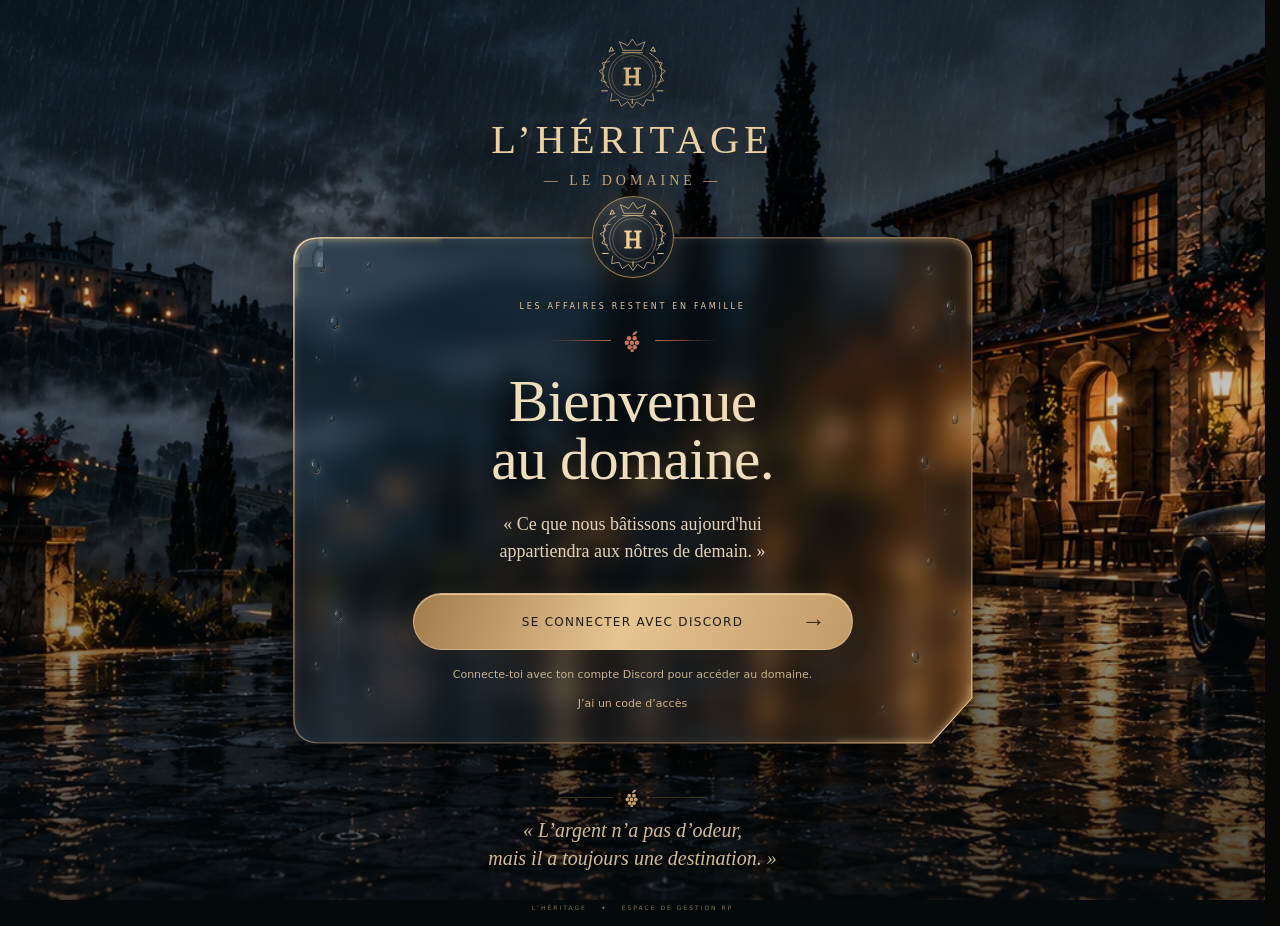
==== index.html @ af9db921 "1" ====
<!doctype html>
<html lang="fr">
<head>
<meta charset="utf-8">
<base href="./static/">
<meta name="heritage-hosting" content="github-pages"><meta name="viewport" content="width=device-width,initial-scale=1"><meta name="referrer" content="no-referrer">
<meta http-equiv="Content-Security-Policy" content="default-src 'self'; script-src 'self'; style-src 'self' 'unsafe-inline' https://fonts.googleapis.com; font-src 'self' https://fonts.gstatic.com data:; img-src 'self' data: blob: https://cdn.discordapp.com https://media.discordapp.net; media-src 'self' blob:; connect-src 'self' https://unabashed-tackle-claw.ngrok-free.dev; base-uri 'self'; form-action 'self'">
<style>[hidden]{display:none!important}body{margin:0;background:#12110f;color:#ede7db}#initial-loading{min-height:100vh;display:grid;place-content:center;text-align:center}#site-error{position:fixed;inset:auto 1rem 1rem;z-index:10000;max-width:36rem;margin:auto;padding:1.25rem;background:#24201b;color:#ede7db;border:1px solid #aa9261;border-radius:.75rem}#site-error button{cursor:pointer}</style>
<script src="startup.js?v=2"></script>
<script src="light-mode.js?v=1"></script>
<script src="connection.js?v=login-2" defer></script>
<script src="catalog.js?v=1" defer></script>
<script src="local-business.js?v=tombola-week-1" defer></script>
<script src="demo.js?v=access-delete-1" defer></script>
<script src="access-council.js?v=nav-order-1" defer></script>
<script src="vehicle-picker.js?v=tombola-week-1" defer></script>
<meta name="theme-color" content="#12110f"><meta name="description" content="L’Héritage — Espace privé de gestion du domaine RP.">
<title>L’Héritage — Le domaine</title>
<link rel="icon" type="image/svg+xml" href="assets/favicon.svg">
<link rel="preconnect" href="https://fonts.googleapis.com">
<link rel="preconnect" href="https://fonts.gstatic.com" crossorigin>
<link rel="stylesheet" href="https://fonts.googleapis.com/css2?family=Cormorant+Garamond:wght@400;500;600;700&amp;family=DM+Sans:wght@400;450;500;600;700&amp;display=swap">
<link rel="stylesheet" href="styles.css?v=fonts-2"><link rel="stylesheet" href="theme-estate.css"><link rel="stylesheet" href="theme-midnight.css"><link rel="stylesheet" href="theme-finish.css?v=smoke-off-1"><link rel="stylesheet" href="theme-entry-glass.css?v=login-4"><script src="rules.js?v=site-only-2" defer></script><script src="feedback.js?v=permanent-journal-1" defer></script><script src="app.js?v=machine-month-1" defer></script><script src="journal.js?v=tombola-week-1" defer></script><script src="logs.js?v=1" defer></script><script src="access-accounts.js?v=delete-1" defer></script><script src="secure.js?v=nav-order-1" defer></script><link rel="stylesheet" href="secure.css?v=nav-order-1"><link rel="stylesheet" href="theme-nuance.css?v=rendu-leger-test-1">
<link rel="stylesheet" href="tombola.css?v=tombola-week-1">
<link rel="stylesheet" href="access-panels.css?v=role-editor-5">
<link rel="stylesheet" href="statistics.css?v=rankings-1">
<link rel="stylesheet" href="theme-refinement.css?v=5">
<link rel="stylesheet" href="theme-eclipse.css?v=9">
<link rel="stylesheet" href="theme-heritage-reference.css?v=33">
<link rel="stylesheet" href="heritage-glass-hover.css?v=hover-stable-1">
<link rel="stylesheet" href="heritage-site-glass.css?v=hover-stable-1">
<link rel="stylesheet" href="heritage-button-motion.css?v=1">
<link rel="stylesheet" href="light-mode.css?v=2">
<script src="gsap.min.js?v=1" defer></script>
<script src="heritage-motion.js?v=light-mode-1" defer></script>
<script src="heritage-glass-hover.js?v=5" defer></script>
<script src="sidebar-motion.js?v=1" defer></script>
<script src="heritage-button-motion.js?v=2" defer></script>
</head>
<body aria-busy="true">
<div id="initial-loading" class="initial-loading" role="status" aria-live="polite"><span class="loading-brand">L’HÉRITAGE</span><span class="loading-spinner" aria-hidden="true"></span><p>Ouverture du domaine…</p><noscript>Active JavaScript pour ouvrir le site.</noscript></div>
<section id="site-error" class="site-error" role="alert" aria-live="assertive" aria-atomic="true" hidden><button class="site-error-close" type="button" data-error-dismiss aria-label="Fermer le message">×</button><h2>Un problème est survenu</h2><p>Le site n’a pas pu terminer cette demande.</p><button class="button glass" type="button" data-error-retry>Réessayer</button></section>
<section id="entry-screen" class="entry-screen" aria-labelledby="entry-title" hidden>
<svg class="entry-clip-defs" width="0" height="0" aria-hidden="true" focusable="false"><defs><clipPath id="entry-glass-clip" clipPathUnits="objectBoundingBox"><path d="M.04 0H.96Q1 0 1 .05V.91L.94 1H.04Q0 1 0 .95V.05Q0 0 .04 0Z"/></clipPath></defs></svg>
<div class="entry-content">
  <header class="entry-brand"><span class="crest estate-crest" aria-hidden="true"><svg viewBox="0 0 120 120"><g fill="none" stroke="currentColor"><circle cx="60" cy="63" r="37" stroke-width=".7"/><circle cx="60" cy="63" r="32" stroke-width=".5"/><path d="M45 22 40 9 53 15 60 5 67 15 80 9 75 22ZM44 26h32M23 81C7 64 12 37 33 27M97 81c16-17 11-44-10-54M20 73l-9-3 5-8-8-7 9-5-4-8 11-2M100 73l9-3-5-8 8-7-9-5 4-8-11-2M28 90l-2 12 12-2 5 10 10-7 7 10 7-10 10 7 5-10 12 2-2-12" stroke-width="1.1"/><path d="m24 24 3-7 4 6-7 1m72 0-3-7-4 6 7 1M60 99v7M12 86h9m78 0h9"/></g><text x="60" y="77" text-anchor="middle" fill="currentColor" font-family="Georgia,serif" font-size="39">H</text></svg></span><h1 id="entry-title">L’HÉRITAGE</h1><p class="entry-vineyard">— LE DOMAINE —</p></header>
  <div class="entry-panel-shell">
  <div class="entry-panel">
    <img class="entry-glass-details" src="assets/entry-glass.svg" alt="" aria-hidden="true">
    <p class="eyebrow">LES AFFAIRES RESTENT EN FAMILLE</p>
    <div class="entry-divider" aria-hidden="true"><span></span><svg viewBox="0 0 32 38" aria-hidden="true"><g fill="currentColor" stroke="none"><path d="M15 9q0-7 9-8q-1 7-9 8"/><circle cx="9" cy="14" r="4"/><circle cx="19" cy="14" r="4"/><circle cx="5" cy="22" r="4"/><circle cx="14" cy="22" r="4"/><circle cx="23" cy="22" r="4"/><circle cx="10" cy="30" r="4"/><circle cx="19" cy="30" r="4"/><circle cx="14.5" cy="36" r="3"/></g></svg><span></span></div>
    <h2 class="entry-welcome">Bienvenue<br>au domaine.</h2>
    <p class="entry-intro">« Ce que nous bâtissons aujourd'hui appartiendra aux nôtres de demain. »</p>
    <button class="button primary" id="enter-demo"><span class="entry-button-label">SE CONNECTER AVEC DISCORD</span><span class="entry-button-arrow" aria-hidden="true">→</span></button>
    <p class="entry-demo-note">Prévisualisation indépendante · connexion Discord</p>
    <details class="access-code-entry"><summary>J’ai un pseudo et un code d’accès</summary><form id="access-code-login-form"><label class="field">Pseudo de connexion<input name="loginName" required minlength="3" maxlength="40" autocomplete="username" autocapitalize="none" spellcheck="false"></label><label class="field">Code d’accès<input name="accessCode" type="password" required maxlength="128" autocomplete="current-password" autocapitalize="none" spellcheck="false"></label><p id="access-code-login-status" role="alert" hidden></p><button class="button primary" type="submit">Se connecter →</button></form></details>
  </div>
    <span class="entry-medallion" aria-hidden="true"><svg viewBox="0 0 120 120"><g fill="none" stroke="currentColor"><circle cx="60" cy="63" r="37" stroke-width=".7"/><circle cx="60" cy="63" r="32" stroke-width=".5"/><path d="M45 22 40 9 53 15 60 5 67 15 80 9 75 22ZM44 26h32M23 81C7 64 12 37 33 27M97 81c16-17 11-44-10-54M20 73l-9-3 5-8-8-7 9-5-4-8 11-2M100 73l9-3-5-8 8-7-9-5 4-8-11-2M28 90l-2 12 12-2 5 10 10-7 7 10 7-10 10 7 5-10 12 2-2-12" stroke-width="1.1"/><path d="m24 24 3-7 4 6-7 1m72 0-3-7-4 6 7 1M60 99v7M12 86h9m78 0h9"/></g><text x="60" y="77" text-anchor="middle" fill="currentColor" font-family="Georgia,serif" font-size="39">H</text></svg></span>
  </div>
  <div class="entry-signature"><span aria-hidden="true"><svg viewBox="0 0 32 38" aria-hidden="true"><g fill="currentColor" stroke="none"><path d="M15 9q0-7 9-8q-1 7-9 8"/><circle cx="9" cy="14" r="4"/><circle cx="19" cy="14" r="4"/><circle cx="5" cy="22" r="4"/><circle cx="14" cy="22" r="4"/><circle cx="23" cy="22" r="4"/><circle cx="10" cy="30" r="4"/><circle cx="19" cy="30" r="4"/><circle cx="14.5" cy="36" r="3"/></g></svg></span><blockquote>« L’argent n’a pas d’odeur,<br>mais il a toujours une destination. »</blockquote></div>
</div>
<p class="entry-footer">L’HÉRITAGE <span>✦</span> ESPACE DE GESTION RP</p>
</section>

<aside class="sidebar" id="sidebar" hidden>
<a class="brand midnight-brand" href="#overview" aria-label="L’Héritage, accueil"><span class="midnight-monogram" aria-hidden="true">H</span><strong>L’HÉRITAGE</strong><small>APRÈS MINUIT</small></a>
<nav aria-label="Navigation principale" id="navigation"></nav>
</aside>
<div class="scrim" id="scrim"></div>
<main hidden>
<header class="topbar"><button class="icon-button mobile-menu" id="menu-toggle" aria-label="Ouvrir le menu" aria-expanded="false">☰</button><div class="breadcrumb"><span id="home-icon"></span> Le domaine <span class="slash">/</span> <strong id="breadcrumb">Vue d’ensemble</strong></div><div class="account-controls"><div class="account-upper"><div class="global-search"><label><span aria-hidden="true">⌕</span><input id="global-search" type="search" placeholder="Rechercher…" aria-label="Rechercher sur le site" autocomplete="off"></label><div id="search-results" class="account-popover" hidden></div></div><div class="notification-wrap"><button id="notifications-toggle" class="account-icon" aria-label="Notifications" aria-expanded="false">♧<span id="notification-count"></span></button><section id="notifications-panel" class="account-popover" aria-label="Notifications de démonstration" hidden></section></div><div class="account-wrap"><button id="profile-toggle" class="profile-toggle" aria-expanded="false" aria-controls="profile-menu"><span id="profile-avatar" class="avatar">TK</span><span><strong id="profile-name"></strong><small id="profile-role"></small></span><span class="profile-chevron">⌄</span></button><div id="profile-menu" class="account-popover" hidden><button id="edit-profile">Mon Registre</button><button id="logout">Se déconnecter</button><a href="#welcome">Revenir à l’accueil</a><p>Profil personnel · identité Discord vérifiée</p></div></div></div><div class="account-lower"><time id="estate-date" class="estate-date"></time><time id="estate-clock"></time><button id="profile-settings" class="account-icon" aria-label="Paramètres du profil">⚙</button></div></div></header>
<section class="hero"><div class="hero-copy"><p class="eyebrow">DOMAINE<br>ALLIANCES<br>RÉCUPÉRATION<br>INFLUENCE</p><h1 id="page-title">Les affaires<br>de la famille<span>.</span></h1><p class="hero-subtitle" id="page-subtitle">Tradition en surface. Opportunités en profondeur.</p><div class="hero-actions"><button class="button primary" data-action="add-sale"><span>＋</span> Ajouter du sale <span>↗</span></button><button class="button glass" data-action="add-machine"><span>⚙</span> Lancer un lot <span>↗</span></button></div></div><span class="hero-caption">03 — Après minuit <span>—</span></span></section>
<div id="page-announcement" class="visually-hidden" role="status" aria-live="polite" aria-atomic="true"></div>
<section id="content" class="content"></section>
<footer><span>L’HÉRITAGE <i>✦</i> LES AFFAIRES RESTENT EN FAMILLE.</span><span>Données de test · serveur indépendant <button id="reset-demo">Réinitialiser</button></span></footer>
</main>
<dialog id="sales-reset-dialog" aria-labelledby="sales-reset-title"><div class="dialog-heading"><div><p class="eyebrow">GESTION DU SALE</p><h2 id="sales-reset-title">Clôturer la semaine ?</h2></div></div><p class="form-note">Les dossiers de « En cours » seront archivés, puis cette vue sera vide. Les anciens dossiers et leurs progressions restent conservés.</p><div class="sales-reset-actions"><button class="button glass" type="button" id="cancel-sales-reset">Annuler</button><button class="button primary" type="button" data-action="confirm-sales-reset">Confirmer le reset</button></div></dialog>
<dialog id="form-dialog" aria-labelledby="dialog-title"><form id="entry-form"><div class="dialog-heading"><div><p class="eyebrow">LE DOMAINE · NOUVELLE OPÉRATION</p><h2 id="dialog-title"></h2></div><button type="button" class="icon-button" id="close-dialog" aria-label="Fermer">×</button></div><div id="form-fields"></div><p class="form-note">Les opérations connectées attendent la confirmation du bot Discord.</p><button class="button primary submit" type="submit">Enregistrer <span>↗</span></button></form></dialog>
<dialog id="profile-dialog"><form id="profile-form"><div class="dialog-heading"><div><p class="eyebrow">VOTRE PLACE DANS LA FAMILLE</p><h2>Mon profil.</h2></div><button class="icon-button" id="close-profile" type="button" aria-label="Fermer">×</button></div><div id="profile-preview" class="avatar profile-preview">TK</div><label class="field">Photo de profil<input id="profile-photo" type="file" accept="image/jpeg,image/png,image/webp"></label><p class="form-note">JPG, PNG ou WebP · maximum 10 Mo · stockée sur cet appareil.</p><button type="button" id="remove-photo" class="text-link">Retirer la photo</button><label class="field">Nom affiché<input id="profile-display-name" name="displayName" required maxlength="60"></label><label class="field">Titre affiché<input id="profile-display-role" name="displayRole" required maxlength="60"></label><p class="form-note">Ce titre personnalise l’affichage et ne donne aucune permission Discord.</p><button type="submit" class="button primary submit">Enregistrer mon profil ↗</button></form></dialog>
<div id="toast" role="status"></div>
</body></html>
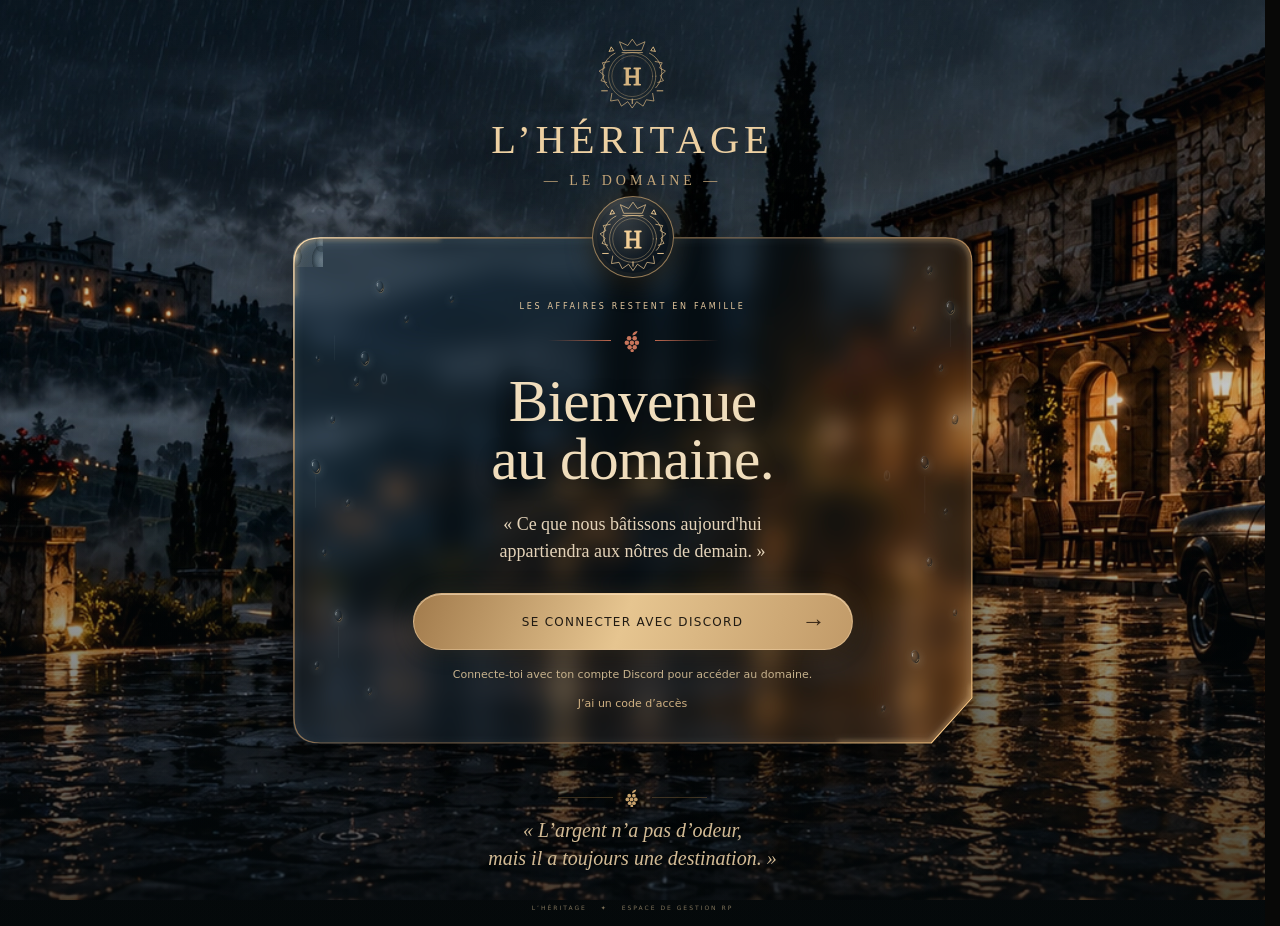
==== commit 0cd4017c: "1" ====
--- a/index.html
+++ b/index.html
@@ -20,20 +20,20 @@
 <link rel="preconnect" href="https://fonts.googleapis.com">
 <link rel="preconnect" href="https://fonts.gstatic.com" crossorigin>
 <link rel="stylesheet" href="https://fonts.googleapis.com/css2?family=Cormorant+Garamond:wght@400;500;600;700&amp;family=DM+Sans:wght@400;450;500;600;700&amp;display=swap">
-<link rel="stylesheet" href="styles.css?v=fonts-2"><link rel="stylesheet" href="theme-estate.css"><link rel="stylesheet" href="theme-midnight.css"><link rel="stylesheet" href="theme-finish.css?v=smoke-off-1"><link rel="stylesheet" href="theme-entry-glass.css?v=login-4"><script src="rules.js?v=site-only-2" defer></script><script src="feedback.js?v=permanent-journal-1" defer></script><script src="app.js?v=machine-month-1" defer></script><script src="journal.js?v=tombola-week-1" defer></script><script src="logs.js?v=1" defer></script><script src="access-accounts.js?v=delete-1" defer></script><script src="secure.js?v=nav-order-1" defer></script><link rel="stylesheet" href="secure.css?v=nav-order-1"><link rel="stylesheet" href="theme-nuance.css?v=rendu-leger-test-1">
+<link rel="stylesheet" href="styles.css?v=fonts-2"><link rel="stylesheet" href="theme-estate.css"><link rel="stylesheet" href="theme-midnight.css"><link rel="stylesheet" href="theme-finish.css?v=smoke-off-1"><link rel="stylesheet" href="theme-entry-glass.css?v=entry-motion-1"><script src="rules.js?v=site-only-2" defer></script><script src="feedback.js?v=permanent-journal-1" defer></script><script src="app.js?v=machine-month-1" defer></script><script src="journal.js?v=tombola-week-1" defer></script><script src="logs.js?v=1" defer></script><script src="access-accounts.js?v=delete-1" defer></script><script src="secure.js?v=nav-order-1" defer></script><link rel="stylesheet" href="secure.css?v=nav-order-1"><link rel="stylesheet" href="theme-nuance.css?v=rendu-leger-test-1">
 <link rel="stylesheet" href="tombola.css?v=tombola-week-1">
 <link rel="stylesheet" href="access-panels.css?v=role-editor-5">
 <link rel="stylesheet" href="statistics.css?v=rankings-1">
 <link rel="stylesheet" href="theme-refinement.css?v=5">
 <link rel="stylesheet" href="theme-eclipse.css?v=9">
 <link rel="stylesheet" href="theme-heritage-reference.css?v=33">
-<link rel="stylesheet" href="heritage-glass-hover.css?v=hover-stable-1">
+<link rel="stylesheet" href="heritage-glass-hover.css?v=entry-hover-1">
 <link rel="stylesheet" href="heritage-site-glass.css?v=hover-stable-1">
 <link rel="stylesheet" href="heritage-button-motion.css?v=1">
 <link rel="stylesheet" href="light-mode.css?v=2">
 <script src="gsap.min.js?v=1" defer></script>
-<script src="heritage-motion.js?v=light-mode-1" defer></script>
-<script src="heritage-glass-hover.js?v=5" defer></script>
+<script src="heritage-motion.js?v=entry-motion-1" defer></script>
+<script src="heritage-glass-hover.js?v=entry-hover-1" defer></script>
 <script src="sidebar-motion.js?v=1" defer></script>
 <script src="heritage-button-motion.js?v=2" defer></script>
 </head>
@@ -46,7 +46,7 @@
   <header class="entry-brand"><span class="crest estate-crest" aria-hidden="true"><svg viewBox="0 0 120 120"><g fill="none" stroke="currentColor"><circle cx="60" cy="63" r="37" stroke-width=".7"/><circle cx="60" cy="63" r="32" stroke-width=".5"/><path d="M45 22 40 9 53 15 60 5 67 15 80 9 75 22ZM44 26h32M23 81C7 64 12 37 33 27M97 81c16-17 11-44-10-54M20 73l-9-3 5-8-8-7 9-5-4-8 11-2M100 73l9-3-5-8 8-7-9-5 4-8-11-2M28 90l-2 12 12-2 5 10 10-7 7 10 7-10 10 7 5-10 12 2-2-12" stroke-width="1.1"/><path d="m24 24 3-7 4 6-7 1m72 0-3-7-4 6 7 1M60 99v7M12 86h9m78 0h9"/></g><text x="60" y="77" text-anchor="middle" fill="currentColor" font-family="Georgia,serif" font-size="39">H</text></svg></span><h1 id="entry-title">L’HÉRITAGE</h1><p class="entry-vineyard">— LE DOMAINE —</p></header>
   <div class="entry-panel-shell">
   <div class="entry-panel">
-    <img class="entry-glass-details" src="assets/entry-glass.svg" alt="" aria-hidden="true">
+    <img class="entry-glass-details" src="assets/entry-glass.svg?v=corner-2" alt="" aria-hidden="true">
     <p class="eyebrow">LES AFFAIRES RESTENT EN FAMILLE</p>
     <div class="entry-divider" aria-hidden="true"><span></span><svg viewBox="0 0 32 38" aria-hidden="true"><g fill="currentColor" stroke="none"><path d="M15 9q0-7 9-8q-1 7-9 8"/><circle cx="9" cy="14" r="4"/><circle cx="19" cy="14" r="4"/><circle cx="5" cy="22" r="4"/><circle cx="14" cy="22" r="4"/><circle cx="23" cy="22" r="4"/><circle cx="10" cy="30" r="4"/><circle cx="19" cy="30" r="4"/><circle cx="14.5" cy="36" r="3"/></g></svg><span></span></div>
     <h2 class="entry-welcome">Bienvenue<br>au domaine.</h2>
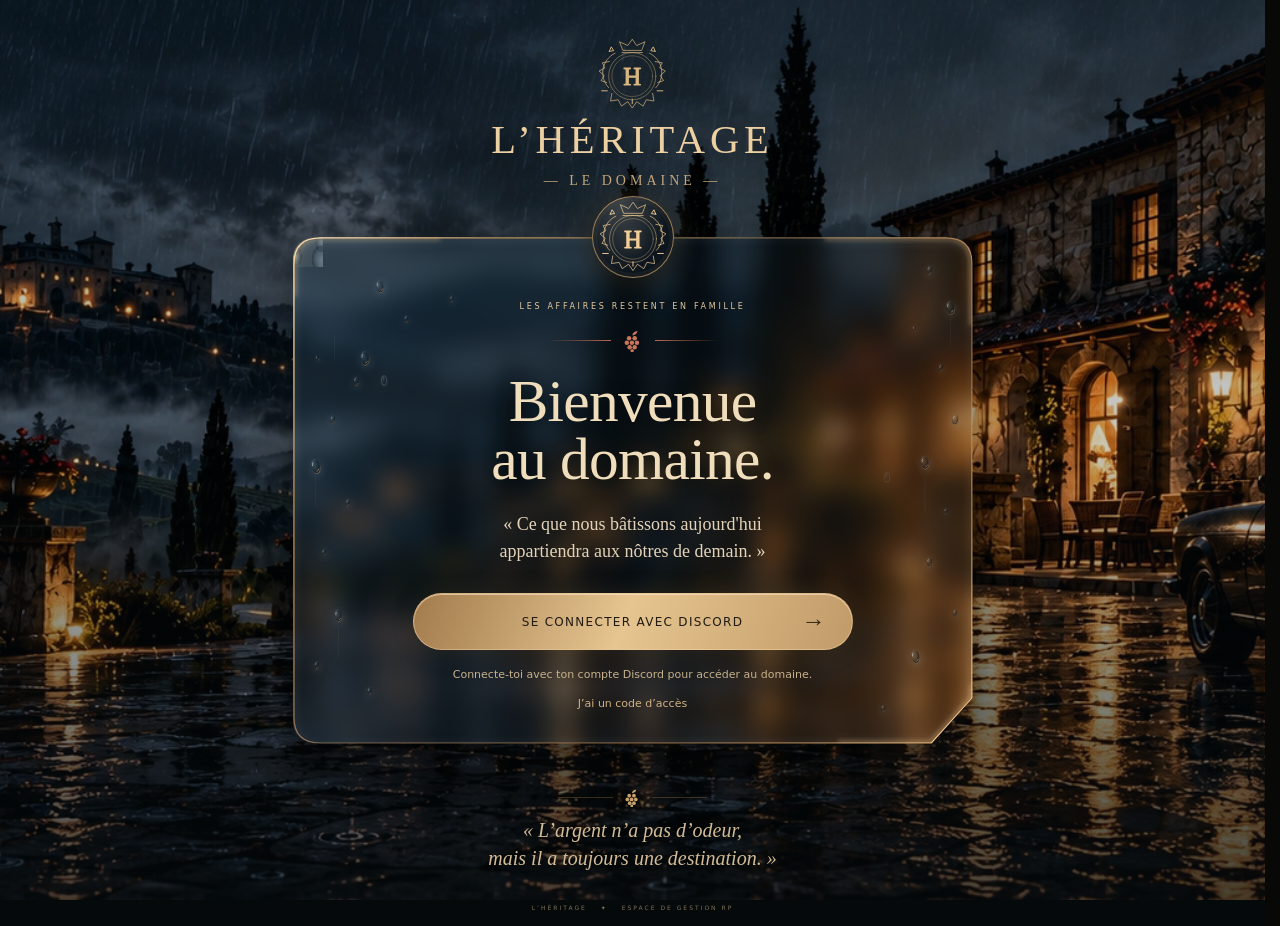
==== commit 8b75bcce: "Fix revoked account deletion and reduced-motion welcome" ====
--- a/index.html
+++ b/index.html
@@ -11,7 +11,7 @@
 <script src="connection.js?v=login-2" defer></script>
 <script src="catalog.js?v=1" defer></script>
 <script src="local-business.js?v=tombola-week-1" defer></script>
-<script src="demo.js?v=access-delete-1" defer></script>
+<script src="demo.js?v=access-delete-2" defer></script>
 <script src="access-council.js?v=nav-order-1" defer></script>
 <script src="vehicle-picker.js?v=tombola-week-1" defer></script>
 <meta name="theme-color" content="#12110f"><meta name="description" content="L’Héritage — Espace privé de gestion du domaine RP.">
@@ -20,7 +20,7 @@
 <link rel="preconnect" href="https://fonts.googleapis.com">
 <link rel="preconnect" href="https://fonts.gstatic.com" crossorigin>
 <link rel="stylesheet" href="https://fonts.googleapis.com/css2?family=Cormorant+Garamond:wght@400;500;600;700&amp;family=DM+Sans:wght@400;450;500;600;700&amp;display=swap">
-<link rel="stylesheet" href="styles.css?v=fonts-2"><link rel="stylesheet" href="theme-estate.css"><link rel="stylesheet" href="theme-midnight.css"><link rel="stylesheet" href="theme-finish.css?v=smoke-off-1"><link rel="stylesheet" href="theme-entry-glass.css?v=entry-motion-1"><script src="rules.js?v=site-only-2" defer></script><script src="feedback.js?v=permanent-journal-1" defer></script><script src="app.js?v=machine-month-1" defer></script><script src="journal.js?v=tombola-week-1" defer></script><script src="logs.js?v=1" defer></script><script src="access-accounts.js?v=delete-1" defer></script><script src="secure.js?v=nav-order-1" defer></script><link rel="stylesheet" href="secure.css?v=nav-order-1"><link rel="stylesheet" href="theme-nuance.css?v=rendu-leger-test-1">
+<link rel="stylesheet" href="styles.css?v=fonts-2"><link rel="stylesheet" href="theme-estate.css"><link rel="stylesheet" href="theme-midnight.css"><link rel="stylesheet" href="theme-finish.css?v=smoke-off-1"><link rel="stylesheet" href="theme-entry-glass.css?v=entry-motion-1"><script src="rules.js?v=site-only-2" defer></script><script src="feedback.js?v=permanent-journal-1" defer></script><script src="app.js?v=machine-month-1" defer></script><script src="journal.js?v=tombola-week-1" defer></script><script src="logs.js?v=1" defer></script><script src="access-accounts.js?v=delete-2" defer></script><script src="secure.js?v=nav-order-1" defer></script><link rel="stylesheet" href="secure.css?v=nav-order-1"><link rel="stylesheet" href="theme-nuance.css?v=rendu-leger-test-1">
 <link rel="stylesheet" href="tombola.css?v=tombola-week-1">
 <link rel="stylesheet" href="access-panels.css?v=role-editor-5">
 <link rel="stylesheet" href="statistics.css?v=rankings-1">
@@ -32,7 +32,7 @@
 <link rel="stylesheet" href="heritage-button-motion.css?v=1">
 <link rel="stylesheet" href="light-mode.css?v=2">
 <script src="gsap.min.js?v=1" defer></script>
-<script src="heritage-motion.js?v=entry-motion-1" defer></script>
+<script src="heritage-motion.js?v=entry-motion-2" defer></script>
 <script src="heritage-glass-hover.js?v=entry-hover-1" defer></script>
 <script src="sidebar-motion.js?v=1" defer></script>
 <script src="heritage-button-motion.js?v=2" defer></script>
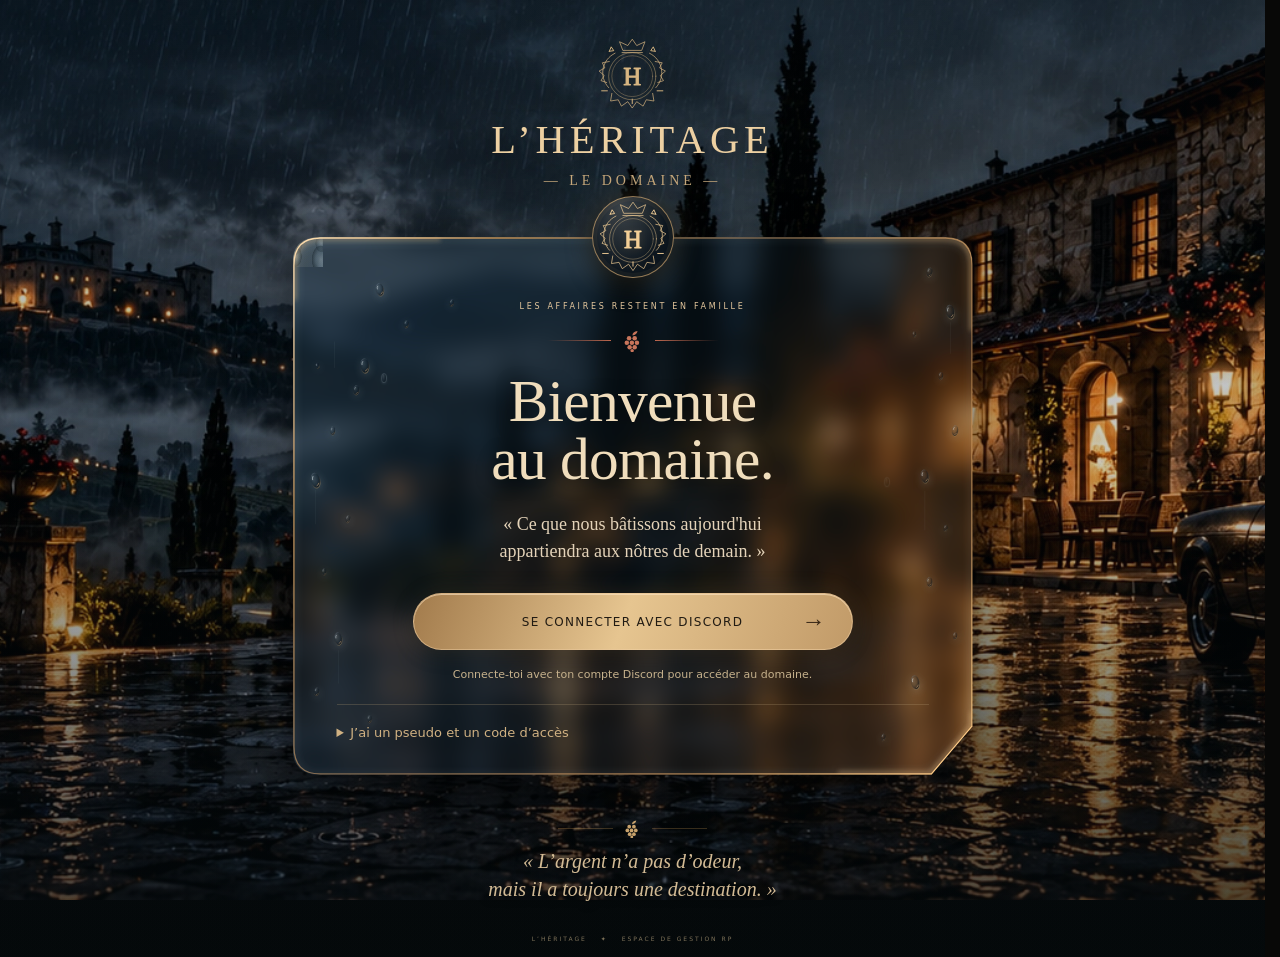
==== commit 6c7922d4: "Keep access code login on GitHub Pages" ====
--- a/index.html
+++ b/index.html
@@ -8,7 +8,7 @@
 <style>[hidden]{display:none!important}body{margin:0;background:#12110f;color:#ede7db}#initial-loading{min-height:100vh;display:grid;place-content:center;text-align:center}#site-error{position:fixed;inset:auto 1rem 1rem;z-index:10000;max-width:36rem;margin:auto;padding:1.25rem;background:#24201b;color:#ede7db;border:1px solid #aa9261;border-radius:.75rem}#site-error button{cursor:pointer}</style>
 <script src="startup.js?v=2"></script>
 <script src="light-mode.js?v=1"></script>
-<script src="connection.js?v=login-2" defer></script>
+<script src="connection.js?v=code-on-pages-1" defer></script>
 <script src="catalog.js?v=1" defer></script>
 <script src="local-business.js?v=tombola-week-1" defer></script>
 <script src="demo.js?v=access-delete-2" defer></script>
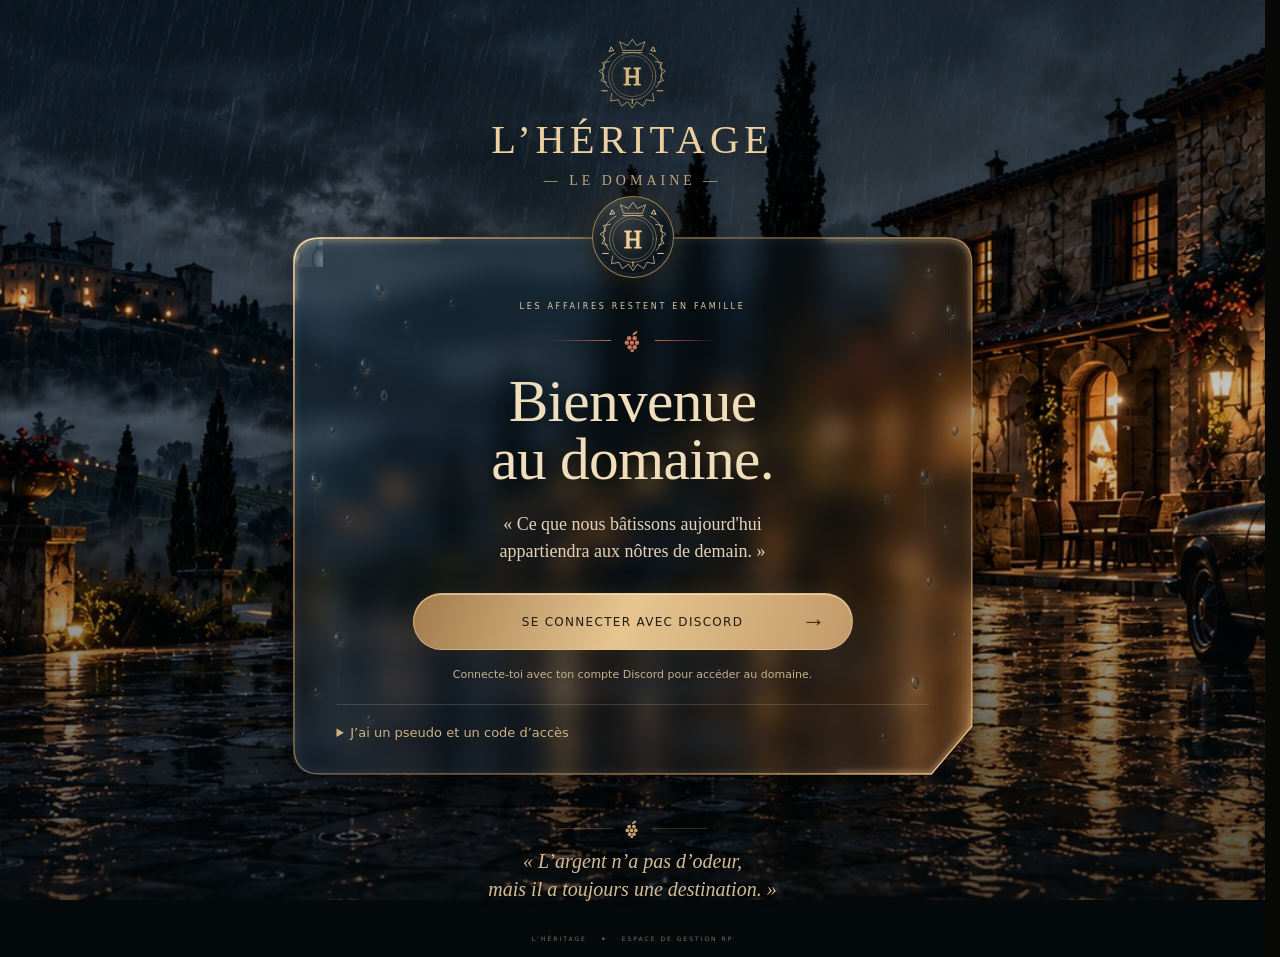
==== commit 77ea7ffe: "Restore full site animations outside light mode" ====
--- a/index.html
+++ b/index.html
@@ -32,7 +32,7 @@
 <link rel="stylesheet" href="heritage-button-motion.css?v=1">
 <link rel="stylesheet" href="light-mode.css?v=2">
 <script src="gsap.min.js?v=1" defer></script>
-<script src="heritage-motion.js?v=entry-motion-2" defer></script>
+<script src="heritage-motion.js?v=restore-motion-1" defer></script>
 <script src="heritage-glass-hover.js?v=entry-hover-1" defer></script>
 <script src="sidebar-motion.js?v=1" defer></script>
 <script src="heritage-button-motion.js?v=2" defer></script>
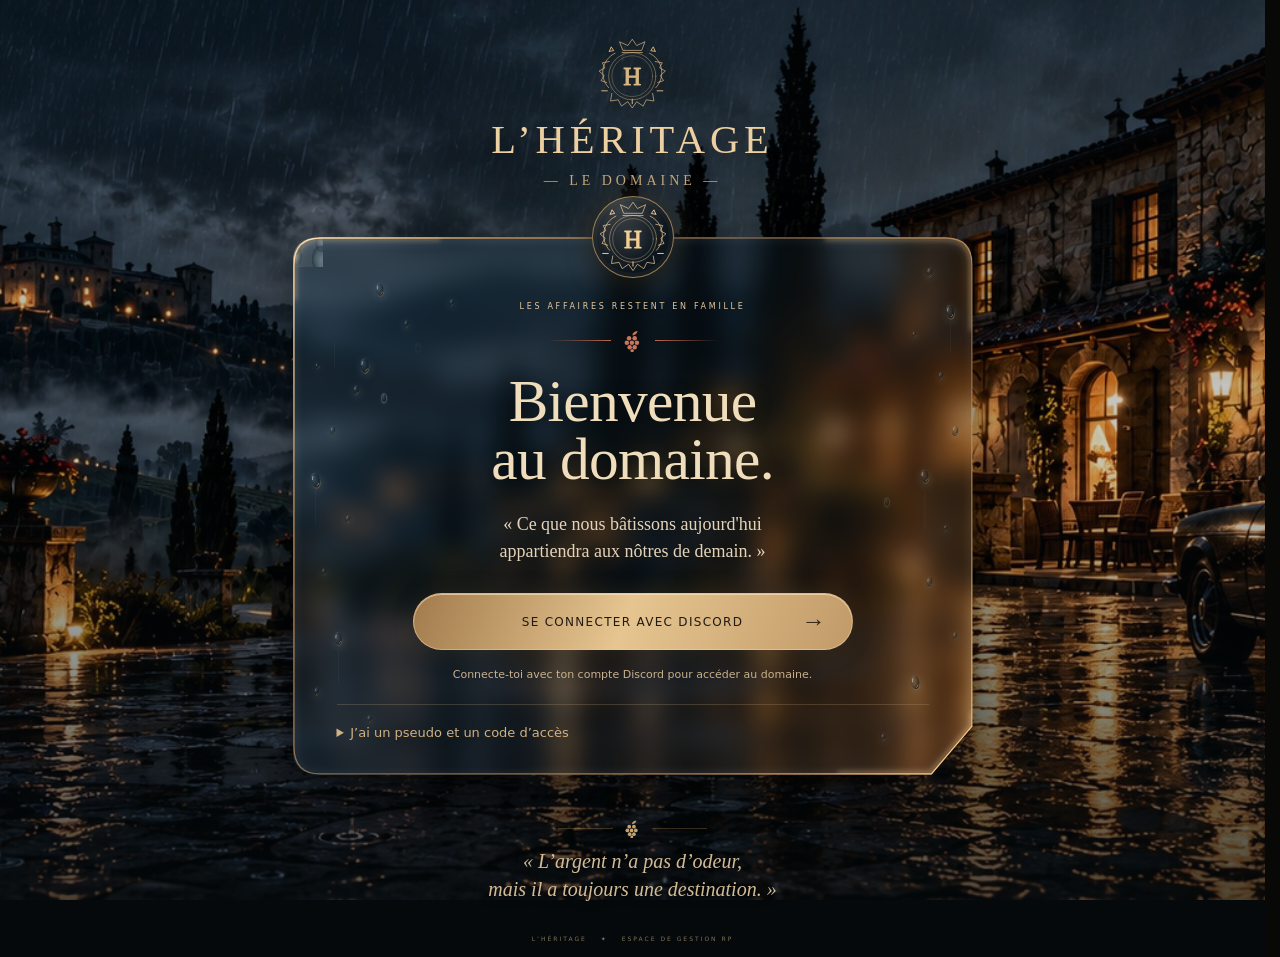
==== commit 8e67fe49: "Add coffre logs and cautious sales reconciliation" ====
--- a/index.html
+++ b/index.html
@@ -20,7 +20,7 @@
 <link rel="preconnect" href="https://fonts.googleapis.com">
 <link rel="preconnect" href="https://fonts.gstatic.com" crossorigin>
 <link rel="stylesheet" href="https://fonts.googleapis.com/css2?family=Cormorant+Garamond:wght@400;500;600;700&amp;family=DM+Sans:wght@400;450;500;600;700&amp;display=swap">
-<link rel="stylesheet" href="styles.css?v=fonts-2"><link rel="stylesheet" href="theme-estate.css"><link rel="stylesheet" href="theme-midnight.css"><link rel="stylesheet" href="theme-finish.css?v=smoke-off-1"><link rel="stylesheet" href="theme-entry-glass.css?v=entry-motion-1"><script src="rules.js?v=site-only-2" defer></script><script src="feedback.js?v=permanent-journal-1" defer></script><script src="app.js?v=machine-month-1" defer></script><script src="journal.js?v=tombola-week-1" defer></script><script src="logs.js?v=1" defer></script><script src="access-accounts.js?v=delete-2" defer></script><script src="secure.js?v=nav-order-1" defer></script><link rel="stylesheet" href="secure.css?v=nav-order-1"><link rel="stylesheet" href="theme-nuance.css?v=rendu-leger-test-1">
+<link rel="stylesheet" href="styles.css?v=fonts-2"><link rel="stylesheet" href="theme-estate.css"><link rel="stylesheet" href="theme-midnight.css"><link rel="stylesheet" href="theme-finish.css?v=smoke-off-1"><link rel="stylesheet" href="theme-entry-glass.css?v=entry-motion-1"><script src="rules.js?v=site-only-2" defer></script><script src="feedback.js?v=permanent-journal-1" defer></script><script src="app.js?v=coffre-check-1" defer></script><script src="journal.js?v=tombola-week-1" defer></script><script src="logs.js?v=coffre-1" defer></script><script src="access-accounts.js?v=delete-2" defer></script><script src="secure.js?v=coffre-lazy-1" defer></script><link rel="stylesheet" href="secure.css?v=nav-order-1"><link rel="stylesheet" href="theme-nuance.css?v=rendu-leger-test-1">
 <link rel="stylesheet" href="tombola.css?v=tombola-week-1">
 <link rel="stylesheet" href="access-panels.css?v=role-editor-5">
 <link rel="stylesheet" href="statistics.css?v=rankings-1">
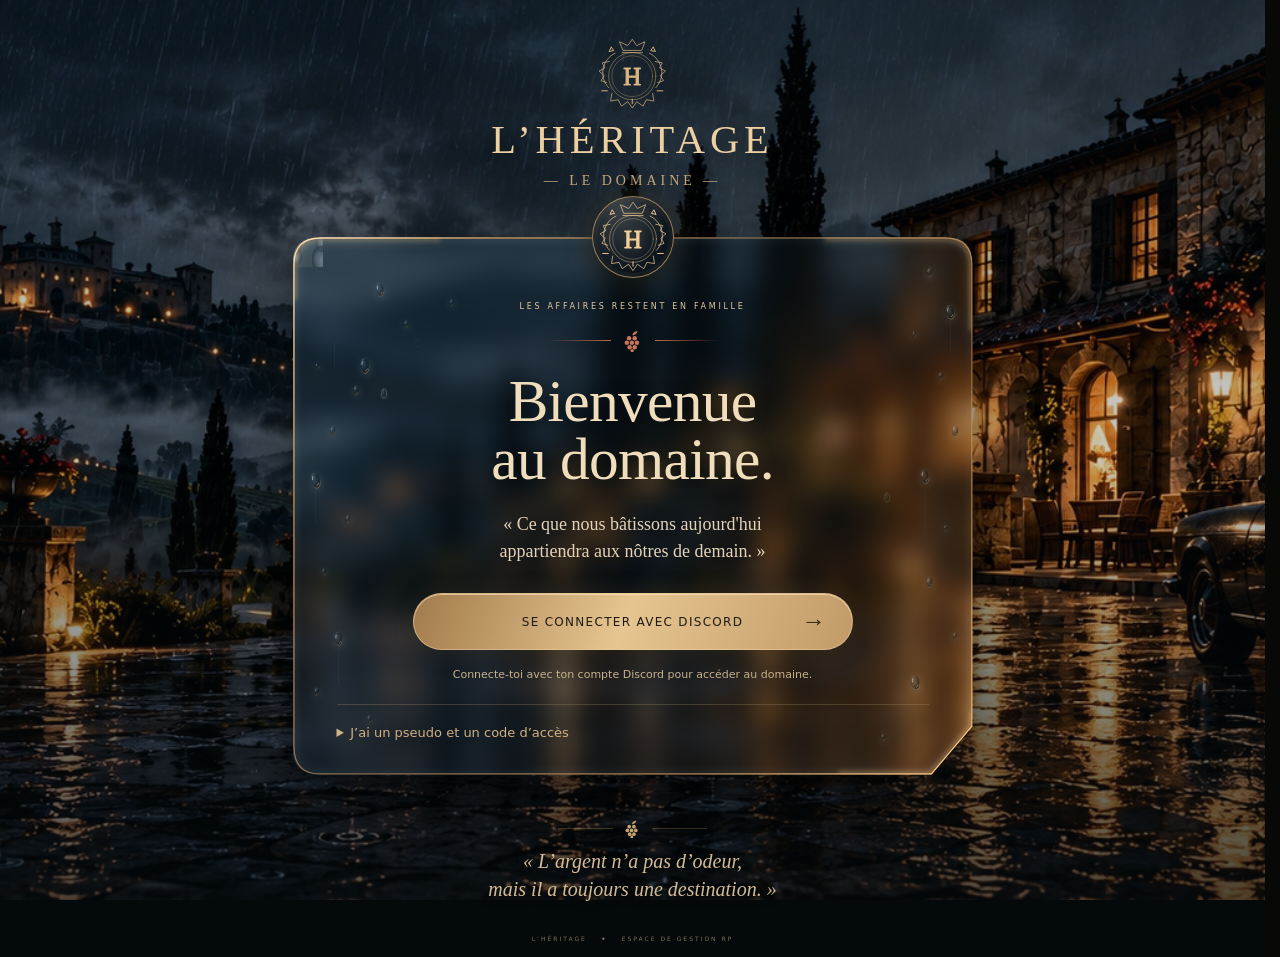
==== commit 58027413: "Reconcile new sales with eligible recovered machines" ====
--- a/index.html
+++ b/index.html
@@ -20,7 +20,7 @@
 <link rel="preconnect" href="https://fonts.googleapis.com">
 <link rel="preconnect" href="https://fonts.gstatic.com" crossorigin>
 <link rel="stylesheet" href="https://fonts.googleapis.com/css2?family=Cormorant+Garamond:wght@400;500;600;700&amp;family=DM+Sans:wght@400;450;500;600;700&amp;display=swap">
-<link rel="stylesheet" href="styles.css?v=fonts-2"><link rel="stylesheet" href="theme-estate.css"><link rel="stylesheet" href="theme-midnight.css"><link rel="stylesheet" href="theme-finish.css?v=smoke-off-1"><link rel="stylesheet" href="theme-entry-glass.css?v=entry-motion-1"><script src="rules.js?v=site-only-2" defer></script><script src="feedback.js?v=permanent-journal-1" defer></script><script src="app.js?v=coffre-check-1" defer></script><script src="journal.js?v=tombola-week-1" defer></script><script src="logs.js?v=coffre-1" defer></script><script src="access-accounts.js?v=delete-2" defer></script><script src="secure.js?v=coffre-lazy-1" defer></script><link rel="stylesheet" href="secure.css?v=nav-order-1"><link rel="stylesheet" href="theme-nuance.css?v=rendu-leger-test-1">
+<link rel="stylesheet" href="styles.css?v=fonts-2"><link rel="stylesheet" href="theme-estate.css"><link rel="stylesheet" href="theme-midnight.css"><link rel="stylesheet" href="theme-finish.css?v=coffre-alert-1"><link rel="stylesheet" href="theme-entry-glass.css?v=entry-motion-1"><script src="rules.js?v=site-only-2" defer></script><script src="feedback.js?v=permanent-journal-1" defer></script><script src="app.js?v=coffre-check-2" defer></script><script src="journal.js?v=tombola-week-1" defer></script><script src="logs.js?v=coffre-1" defer></script><script src="access-accounts.js?v=delete-2" defer></script><script src="secure.js?v=coffre-lazy-1" defer></script><link rel="stylesheet" href="secure.css?v=nav-order-1"><link rel="stylesheet" href="theme-nuance.css?v=rendu-leger-test-1">
 <link rel="stylesheet" href="tombola.css?v=tombola-week-1">
 <link rel="stylesheet" href="access-panels.css?v=role-editor-5">
 <link rel="stylesheet" href="statistics.css?v=rankings-1">
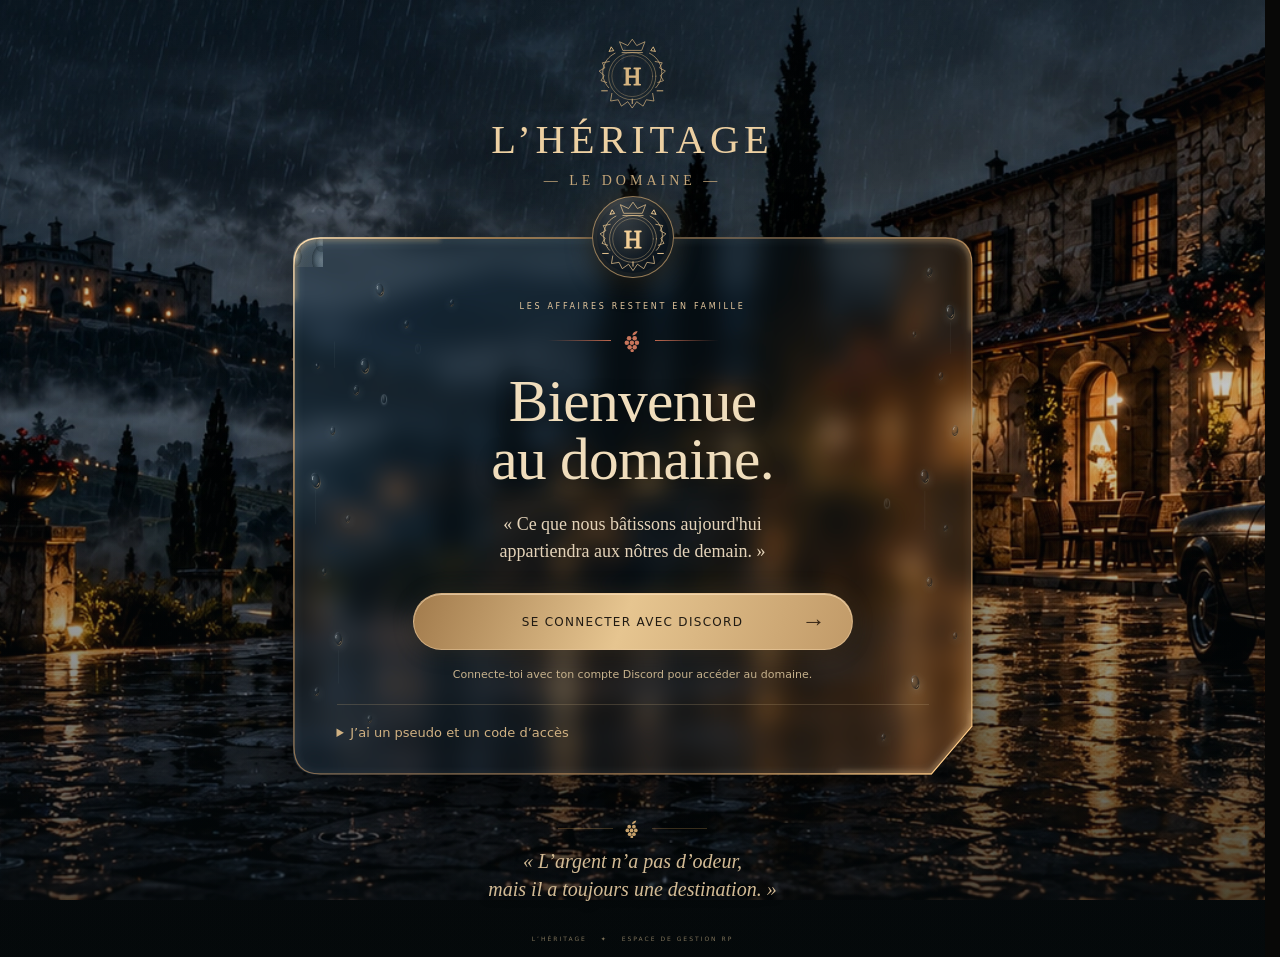
==== commit faf77b3c: "Show coffre reconciliation only for confirmed gaps" ====
--- a/index.html
+++ b/index.html
@@ -20,7 +20,7 @@
 <link rel="preconnect" href="https://fonts.googleapis.com">
 <link rel="preconnect" href="https://fonts.gstatic.com" crossorigin>
 <link rel="stylesheet" href="https://fonts.googleapis.com/css2?family=Cormorant+Garamond:wght@400;500;600;700&amp;family=DM+Sans:wght@400;450;500;600;700&amp;display=swap">
-<link rel="stylesheet" href="styles.css?v=fonts-2"><link rel="stylesheet" href="theme-estate.css"><link rel="stylesheet" href="theme-midnight.css"><link rel="stylesheet" href="theme-finish.css?v=coffre-alert-1"><link rel="stylesheet" href="theme-entry-glass.css?v=entry-motion-1"><script src="rules.js?v=site-only-2" defer></script><script src="feedback.js?v=permanent-journal-1" defer></script><script src="app.js?v=coffre-check-2" defer></script><script src="journal.js?v=tombola-week-1" defer></script><script src="logs.js?v=coffre-1" defer></script><script src="access-accounts.js?v=delete-2" defer></script><script src="secure.js?v=coffre-lazy-1" defer></script><link rel="stylesheet" href="secure.css?v=nav-order-1"><link rel="stylesheet" href="theme-nuance.css?v=rendu-leger-test-1">
+<link rel="stylesheet" href="styles.css?v=fonts-2"><link rel="stylesheet" href="theme-estate.css"><link rel="stylesheet" href="theme-midnight.css"><link rel="stylesheet" href="theme-finish.css?v=coffre-alert-1"><link rel="stylesheet" href="theme-entry-glass.css?v=entry-motion-1"><script src="rules.js?v=site-only-2" defer></script><script src="feedback.js?v=permanent-journal-1" defer></script><script src="app.js?v=coffre-alert-only-1" defer></script><script src="journal.js?v=tombola-week-1" defer></script><script src="logs.js?v=coffre-1" defer></script><script src="access-accounts.js?v=delete-2" defer></script><script src="secure.js?v=coffre-lazy-1" defer></script><link rel="stylesheet" href="secure.css?v=nav-order-1"><link rel="stylesheet" href="theme-nuance.css?v=rendu-leger-test-1">
 <link rel="stylesheet" href="tombola.css?v=tombola-week-1">
 <link rel="stylesheet" href="access-panels.css?v=role-editor-5">
 <link rel="stylesheet" href="statistics.css?v=rankings-1">
